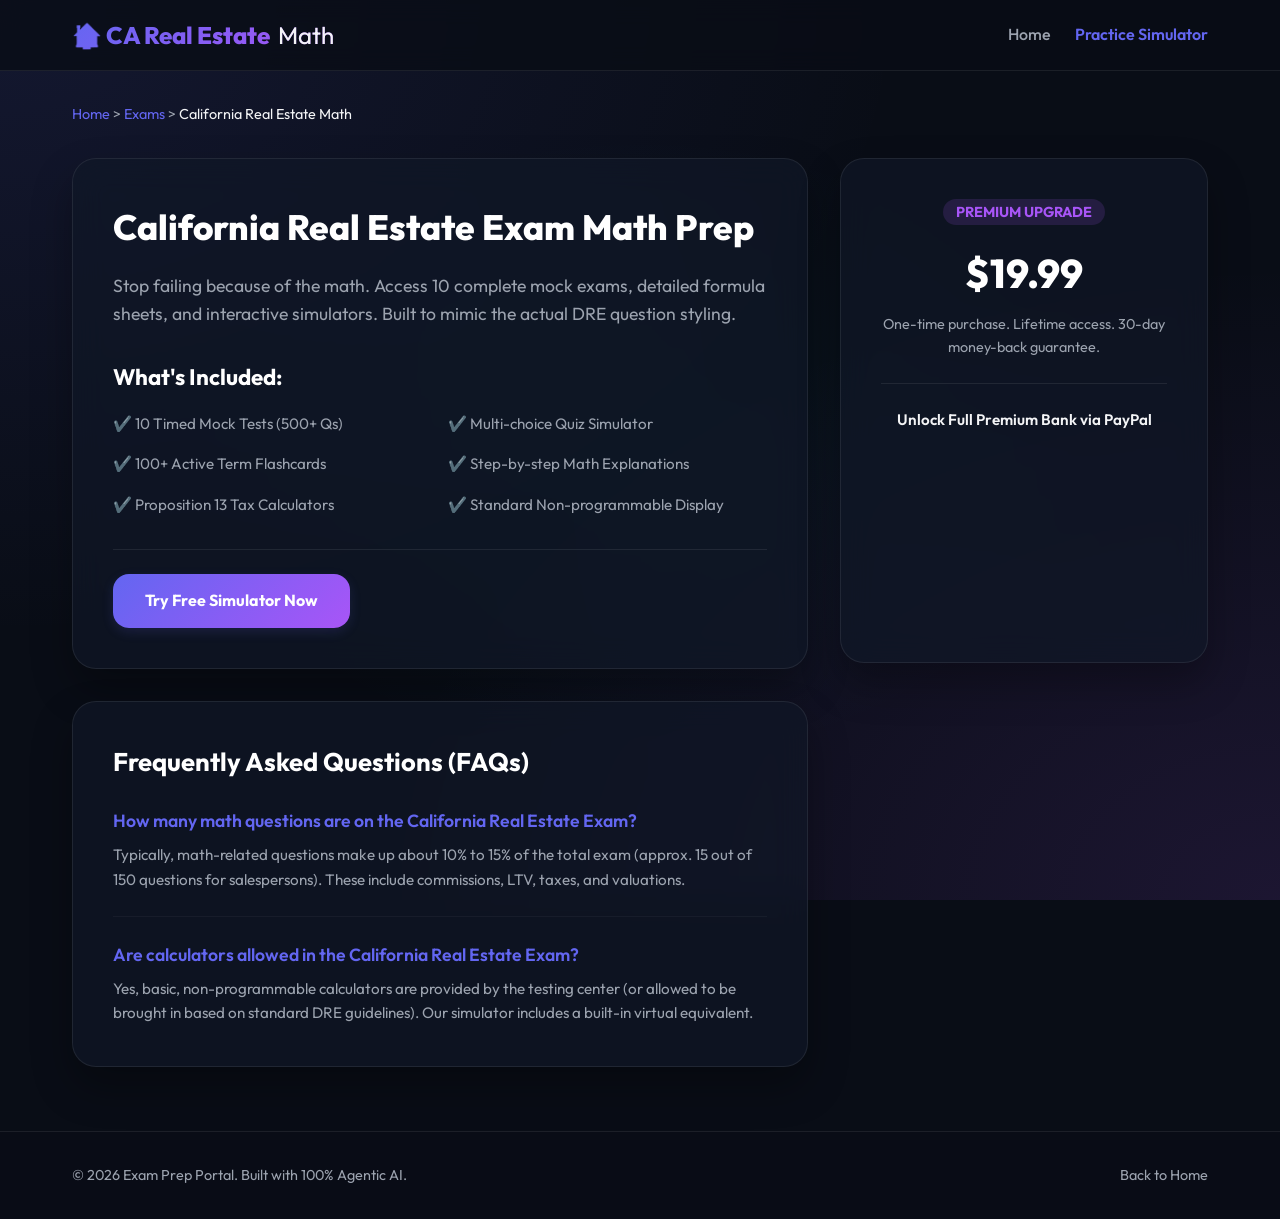
==== exams/ca-real-estate-math/index.html @ 4969c0c6 "Upload exams/ca-real-estate-math/index.html" ====
<!DOCTYPE html>
<html lang="en">
<head>
    <meta charset="UTF-8">
    <meta name="viewport" content="width=device-width, initial-scale=1.0">
    <meta name="description" content="Ultimate California Real Estate License Exam Math Prep. Get 10 Mock Tests, 100+ active flashcards, and standard exam simulators. Unlock with PayPal.">
    <title>California Real Estate License Exam Math Prep - Course Details</title>
    <link rel="stylesheet" href="../../style.css">
    <!-- Google Web Fonts -->
    <link rel="preconnect" href="https://fonts.googleapis.com">
    <link rel="preconnect" href="https://fonts.gstatic.com" crossorigin>
    <link href="https://fonts.googleapis.com/css2?family=Outfit:wght@300;400;500;600;700;800&display=swap" rel="stylesheet">
    
    <!-- PayPal JavaScript SDK (using sandbox Client ID) -->
    <script src="https://www.paypal.com/sdk/js?client-id=test&currency=USD"></script>

    <!-- Schema Structured Data: Course & FAQPage -->
    <script type="application/ld-json">
    {
      "@context": "https://schema.org",
      "@type": "Course",
      "name": "California Real Estate Exam Math Prep Course",
      "description": "Comprehensive interactive test preparation for the mathematical calculations of the California Real Estate Salesperson & Broker License Exams.",
      "provider": {
        "@type": "Organization",
        "name": "Exam Prep Portal",
        "sameAs": "https://onlinemathstutor4u-glitch.github.io/real-estate-math-practice-tool/"
      }
    }
    </script>
    
    <script type="application/ld-json">
    {
      "@context": "https://schema.org",
      "@type": "FAQPage",
      "mainEntity": [{
        "@type": "Question",
        "name": "How many math questions are on the California Real Estate Exam?",
        "acceptedAnswer": {
          "@type": "Answer",
          "text": "Typically, math-related questions make up about 10% to 15% of the total exam (approx. 15 out of 150 questions for salespersons). These include commissions, LTV, taxes, and valuations."
        }
      }, {
        "@type": "Question",
        "name": "Are calculators allowed in the California Real Estate Exam?",
        "acceptedAnswer": {
          "@type": "Answer",
          "text": "Yes, basic, non-programmable calculators are provided by the testing center (or allowed to be brought in based on standard DRE guidelines). Our simulator includes a built-in virtual equivalent."
        }
      }]
    }
    </script>
</head>
<body>

    <!-- Semantic Header -->
    <header>
        <div class="nav-container">
            <div class="logo">
                🏠 CA Real Estate <span>Math</span>
            </div>
            <nav aria-label="Course Navigation">
                <ul style="display: flex; gap: 1.5rem; list-style: none;">
                    <li><a href="../../index.html" style="color: var(--text-secondary); text-decoration: none; font-weight: 500;">Home</a></li>
                    <li><a href="practice.html" style="color: var(--primary); text-decoration: none; font-weight: 600;">Practice Simulator</a></li>
                </ul>
            </nav>
        </div>
    </header>

    <main>
        <!-- SEO Breadcrumbs -->
        <nav aria-label="Breadcrumb" class="breadcrumbs" style="margin-bottom: 2rem; font-size: 0.9rem; color: var(--text-secondary);">
            <a href="../../index.html" style="color: var(--primary); text-decoration: none;">Home</a> &gt; 
            <a href="../../index.html#courses" style="color: var(--primary); text-decoration: none;">Exams</a> &gt; 
            <span style="color: var(--text-primary);">California Real Estate Math</span>
        </nav>

        <div class="dashboard-grid">
            
            <!-- Left Side Course details -->
            <div>
                <section class="glass-card">
                    <h1 style="font-size: 2.2rem; font-weight: 800; margin-bottom: 1rem; color: white;">California Real Estate Exam Math Prep</h1>
                    <p style="color: var(--text-secondary); font-size: 1.1rem; margin-bottom: 2rem;">Stop failing because of the math. Access 10 complete mock exams, detailed formula sheets, and interactive simulators. Built to mimic the actual DRE question styling.</p>
                    
                    <h2 style="font-size: 1.4rem; color: white; margin-bottom: 1rem; font-weight: 700;">What's Included:</h2>
                    <div style="display: grid; grid-template-columns: 1fr 1fr; gap: 1rem; color: var(--text-secondary); font-size: 0.95rem; margin-bottom: 2rem;">
                        <div>✔️ 10 Timed Mock Tests (500+ Qs)</div>
                        <div>✔️ Multi-choice Quiz Simulator</div>
                        <div>✔️ 100+ Active Term Flashcards</div>
                        <div>✔️ Step-by-step Math Explanations</div>
                        <div>✔️ Proposition 13 Tax Calculators</div>
                        <div>✔️ Standard Non-programmable Display</div>
                    </div>

                    <div style="display: flex; gap: 1rem; align-items: center; border-top: 1px solid var(--bg-card-border); padding-top: 1.5rem;">
                        <a href="practice.html" class="btn-primary" style="text-decoration: none; padding: 0.9rem 2rem;">
                            Try Free Simulator Now
                        </a>
                    </div>
                </section>

                <!-- GEO FAQ Section -->
                <section class="glass-card">
                    <h2 style="font-size: 1.6rem; color: white; margin-bottom: 1.5rem; font-weight: 700;">Frequently Asked Questions (FAQs)</h2>
                    
                    <div style="display: flex; flex-direction: column; gap: 1.5rem;">
                        <div>
                            <h3 style="font-size: 1.1rem; color: var(--primary); margin-bottom: 0.5rem; font-weight: 600;">How many math questions are on the California Real Estate Exam?</h3>
                            <p style="color: var(--text-secondary); font-size: 0.95rem; line-height: 1.6;">Typically, math-related questions make up about 10% to 15% of the total exam (approx. 15 out of 150 questions for salespersons). These include commissions, LTV, taxes, and valuations.</p>
                        </div>
                        <div style="border-top: 1px solid rgba(255,255,255,0.04); padding-top: 1.5rem;">
                            <h3 style="font-size: 1.1rem; color: var(--primary); margin-bottom: 0.5rem; font-weight: 600;">Are calculators allowed in the California Real Estate Exam?</h3>
                            <p style="color: var(--text-secondary); font-size: 0.95rem; line-height: 1.6;">Yes, basic, non-programmable calculators are provided by the testing center (or allowed to be brought in based on standard DRE guidelines). Our simulator includes a built-in virtual equivalent.</p>
                        </div>
                    </div>
                </section>
            </div>

            <!-- Right Side Purchase Panel -->
            <div class="stats-panel">
                <div class="glass-card" style="position: sticky; top: 120px;">
                    <div style="text-align: center; margin-bottom: 1.5rem;">
                        <span style="font-size: 0.9rem; color: var(--secondary); font-weight: 700; background: var(--secondary-glow); padding: 0.25rem 0.8rem; border-radius: 50px; text-transform: uppercase;">Premium Upgrade</span>
                        <div style="font-size: 2.5rem; font-weight: 800; color: white; margin: 1rem 0 0.5rem;">$19.99</div>
                        <p style="color: var(--text-secondary); font-size: 0.9rem;">One-time purchase. Lifetime access. 30-day money-back guarantee.</p>
                    </div>

                    <div style="border-top: 1px solid var(--bg-card-border); padding-top: 1.5rem; margin-bottom: 1.5rem;">
                        <p style="color: var(--text-primary); font-size: 0.95rem; font-weight: 600; margin-bottom: 1rem; text-align: center;">Unlock Full Premium Bank via PayPal</p>
                        
                        <!-- PayPal Button Container -->
                        <div id="paypal-button-container" style="min-height: 150px;"></div>
                        
                        <!-- Success Message Container -->
                        <div id="payment-success-msg" style="display: none; background: var(--success-glow); border: 1px solid var(--success); color: #34d399; padding: 1rem; border-radius: 12px; text-align: center; margin-top: 1rem;">
                            <h4>🎉 Payment Successful!</h4>
                            <p style="font-size: 0.85rem; margin-top: 0.5rem; color: var(--text-secondary);">Your premium download link: <a href="#" style="color: white; text-decoration: underline; font-weight: bold;">Download Study Guide PDF</a></p>
                        </div>
                    </div>
                </div>
            </div>

        </div>
    </main>

    <!-- Semantic Footer -->
    <footer>
        <div class="footer-content">
            <div>
                © 2026 Exam Prep Portal. Built with 100% Agentic AI.
            </div>
            <div>
                <a href="../../index.html" style="color: var(--text-secondary); text-decoration: none;">Back to Home</a>
            </div>
        </div>
    </footer>

    <!-- Initialize PayPal Payments script -->
    <script>
        paypal.Buttons({
            createOrder: function(data, actions) {
                return actions.order.create({
                    purchase_units: [{
                        amount: {
                            value: '19.99'
                        },
                        description: 'California Real Estate Math Prep Premium Access'
                    }]
                });
            },
            onApprove: function(data, actions) {
                return actions.order.capture().then(function(details) {
                    document.getElementById('paypal-button-container').style.display = 'none';
                    document.getElementById('payment-success-msg').style.display = 'block';
                });
            }
        }).render('#paypal-button-container');
    </script>

</body>
</html>
---- style.css ----
@import url('https://fonts.googleapis.com/css2?family=Outfit:wght@300;400;500;600;700;800&display=swap');

/* CSS Variables for Premium Dark Theme */
:root {
    --bg-dark: #090d16;
    --bg-card: rgba(17, 24, 39, 0.7);
    --bg-card-border: rgba(255, 255, 255, 0.08);
    --text-primary: #f3f4f6;
    --text-secondary: #9ca3af;
    --primary: #6366f1;
    --primary-glow: rgba(99, 102, 241, 0.15);
    --secondary: #a855f7;
    --secondary-glow: rgba(168, 85, 247, 0.15);
    --accent: #06b6d4;
    --success: #10b981;
    --error: #ef4444;
    --success-glow: rgba(16, 185, 129, 0.1);
    --error-glow: rgba(239, 68, 68, 0.1);
    --transition-speed: 0.3s;
}

* {
    margin: 0;
    padding: 0;
    box-sizing: border-box;
    font-family: 'Outfit', sans-serif;
    -webkit-tap-highlight-color: transparent;
}

body {
    background-color: var(--bg-dark);
    background-image: 
        radial-gradient(at 0% 0%, rgba(99, 102, 241, 0.12) 0px, transparent 50%),
        radial-gradient(at 100% 100%, rgba(168, 85, 247, 0.12) 0px, transparent 50%),
        radial-gradient(at 50% 50%, rgba(6, 182, 212, 0.05) 0px, transparent 50%);
    background-attachment: fixed;
    color: var(--text-primary);
    min-height: 100vh;
    display: flex;
    flex-direction: column;
    overflow-x: hidden;
    line-height: 1.6;
}

/* Header */
header {
    background: rgba(9, 13, 22, 0.8);
    backdrop-filter: blur(12px);
    border-bottom: 1px solid var(--bg-card-border);
    position: sticky;
    top: 0;
    z-index: 100;
}

.nav-container {
    max-width: 1200px;
    margin: 0 auto;
    padding: 1rem 2rem;
    display: flex;
    justify-content: space-between;
    align-items: center;
}

.logo {
    font-size: 1.5rem;
    font-weight: 800;
    background: linear-gradient(135deg, var(--primary), var(--secondary));
    -webkit-background-clip: text;
    -webkit-text-fill-color: transparent;
    display: flex;
    align-items: center;
    gap: 0.5rem;
}

.logo span {
    font-weight: 400;
    color: var(--text-primary);
    -webkit-text-fill-color: initial;
}

.nav-tabs {
    display: flex;
    gap: 0.5rem;
    background: rgba(255, 255, 255, 0.03);
    padding: 0.25rem;
    border-radius: 50px;
    border: 1px solid var(--bg-card-border);
}

.tab-btn {
    background: transparent;
    border: none;
    color: var(--text-secondary);
    padding: 0.6rem 1.2rem;
    border-radius: 50px;
    font-weight: 600;
    font-size: 0.9rem;
    cursor: pointer;
    transition: all var(--transition-speed) ease;
}

.tab-btn.active {
    background: linear-gradient(135deg, var(--primary), var(--secondary));
    color: white;
    box-shadow: 0 4px 12px var(--primary-glow);
}

.tab-btn:hover:not(.active) {
    color: var(--text-primary);
    background: rgba(255, 255, 255, 0.05);
}

/* Main Layout */
main {
    max-width: 1200px;
    margin: 2rem auto;
    padding: 0 2rem;
    flex-grow: 1;
    width: 100%;
}

.tab-content {
    display: none;
    animation: fadeIn 0.4s ease-out;
}

.tab-content.active {
    display: block;
}

@keyframes fadeIn {
    from {
        opacity: 0;
        transform: translateY(10px);
    }
    to {
        opacity: 1;
        transform: translateY(0);
    }
}

/* Glassmorphic Cards */
.glass-card {
    background: var(--bg-card);
    backdrop-filter: blur(16px);
    border: 1px solid var(--bg-card-border);
    border-radius: 24px;
    padding: 2.5rem;
    box-shadow: 0 20px 40px rgba(0, 0, 0, 0.3);
    margin-bottom: 2rem;
    transition: transform var(--transition-speed) ease, box-shadow var(--transition-speed) ease;
}

.glass-card:hover {
    box-shadow: 0 25px 50px rgba(99, 102, 241, 0.05);
}

/* Hero Section */
.hero {
    text-align: center;
    margin-bottom: 3rem;
}

.hero h1 {
    font-size: 2.75rem;
    font-weight: 800;
    margin-bottom: 1rem;
    letter-spacing: -0.025em;
    background: linear-gradient(to right, #ffffff, #a855f7, #6366f1);
    -webkit-background-clip: text;
    -webkit-text-fill-color: transparent;
}

.hero p {
    color: var(--text-secondary);
    font-size: 1.1rem;
    max-width: 600px;
    margin: 0 auto;
}

/* Grid & Dashboard layout */
.dashboard-grid {
    display: grid;
    grid-template-columns: 2fr 1fr;
    gap: 2rem;
}

@media (max-width: 968px) {
    .dashboard-grid {
        grid-template-columns: 1fr;
    }
}

/* Quiz Section */
.quiz-header {
    display: flex;
    justify-content: space-between;
    align-items: center;
    margin-bottom: 1.5rem;
    border-bottom: 1px solid var(--bg-card-border);
    padding-bottom: 1rem;
}

.category-tag {
    background: var(--primary-glow);
    color: #818cf8;
    border: 1px solid rgba(99, 102, 241, 0.3);
    padding: 0.4rem 1rem;
    border-radius: 50px;
    font-size: 0.85rem;
    font-weight: 700;
    text-transform: uppercase;
}

.progress-text {
    font-size: 0.9rem;
    color: var(--text-secondary);
    font-weight: 500;
}

.question-text {
    font-size: 1.3rem;
    font-weight: 600;
    margin-bottom: 2rem;
    color: var(--text-primary);
}

.options-container {
    display: flex;
    flex-direction: column;
    gap: 1rem;
    margin-bottom: 2rem;
}

.option-btn {
    background: rgba(255, 255, 255, 0.02);
    border: 1px solid var(--bg-card-border);
    border-radius: 16px;
    padding: 1.2rem 1.5rem;
    text-align: left;
    color: var(--text-primary);
    font-size: 1.05rem;
    font-weight: 500;
    cursor: pointer;
    transition: all 0.2s ease;
    display: flex;
    justify-content: space-between;
    align-items: center;
}

.option-btn:hover:not(:disabled) {
    background: rgba(255, 255, 255, 0.05);
    border-color: var(--primary);
    transform: translateX(4px);
}

.option-btn:disabled {
    cursor: default;
}

.option-btn.correct {
    background: var(--success-glow);
    border-color: var(--success);
    color: #34d399;
}

.option-btn.incorrect {
    background: var(--error-glow);
    border-color: var(--error);
    color: #f87171;
}

.option-marker {
    width: 24px;
    height: 24px;
    border-radius: 50%;
    border: 2px solid var(--text-secondary);
    display: flex;
    align-items: center;
    justify-content: center;
    font-size: 0.8rem;
    font-weight: 700;
    transition: all 0.2s ease;
}

.option-btn.correct .option-marker {
    border-color: var(--success);
    background: var(--success);
    color: white;
}

.option-btn.incorrect .option-marker {
    border-color: var(--error);
    background: var(--error);
    color: white;
}

/* Explanation / Answer details */
.explanation-card {
    background: rgba(255, 255, 255, 0.02);
    border-left: 4px solid var(--primary);
    border-radius: 0 16px 16px 0;
    padding: 1.5rem;
    margin-bottom: 2rem;
    animation: fadeIn 0.4s ease-out;
}

.explanation-title {
    font-weight: 700;
    color: var(--primary);
    margin-bottom: 0.5rem;
    display: flex;
    align-items: center;
    gap: 0.5rem;
}

.explanation-text {
    font-size: 0.95rem;
    color: var(--text-secondary);
}

.explanation-math {
    background: rgba(0, 0, 0, 0.2);
    padding: 1rem;
    border-radius: 12px;
    margin-top: 1rem;
    font-family: monospace;
    font-size: 1.05rem;
    color: var(--accent);
    border: 1px solid rgba(255, 255, 255, 0.04);
}

/* Action Buttons */
.btn-primary {
    background: linear-gradient(135deg, var(--primary), var(--secondary));
    color: white;
    border: none;
    border-radius: 16px;
    padding: 1rem 2rem;
    font-size: 1rem;
    font-weight: 700;
    cursor: pointer;
    transition: all 0.2s ease;
    box-shadow: 0 4px 12px var(--primary-glow);
    display: flex;
    align-items: center;
    justify-content: center;
    gap: 0.5rem;
}

.btn-primary:hover {
    transform: translateY(-2px);
    box-shadow: 0 6px 20px var(--primary-glow);
}

.btn-primary:active {
    transform: translateY(0);
}

.actions-row {
    display: flex;
    justify-content: flex-end;
}

/* Right Side Stats Panel */
.stats-panel {
    display: flex;
    flex-direction: column;
    gap: 1.5rem;
}

.stat-item {
    display: flex;
    align-items: center;
    gap: 1rem;
    background: rgba(255, 255, 255, 0.02);
    padding: 1.2rem;
    border-radius: 16px;
    border: 1px solid var(--bg-card-border);
}

.stat-icon {
    width: 48px;
    height: 48px;
    border-radius: 12px;
    background: var(--primary-glow);
    color: var(--primary);
    display: flex;
    align-items: center;
    justify-content: center;
    font-size: 1.5rem;
}

.stat-icon.success {
    background: var(--success-glow);
    color: var(--success);
}

.stat-details h4 {
    font-size: 0.85rem;
    color: var(--text-secondary);
    text-transform: uppercase;
    font-weight: 700;
}

.stat-details p {
    font-size: 1.5rem;
    font-weight: 800;
    color: var(--text-primary);
}

/* Category Filter Panel */
.filter-title {
    font-weight: 700;
    margin-bottom: 1rem;
    font-size: 0.95rem;
    color: var(--text-secondary);
    text-transform: uppercase;
}

.filter-list {
    display: flex;
    flex-direction: column;
    gap: 0.5rem;
}

.filter-btn {
    background: transparent;
    border: 1px solid var(--bg-card-border);
    color: var(--text-secondary);
    padding: 0.8rem 1.2rem;
    border-radius: 14px;
    cursor: pointer;
    text-align: left;
    font-size: 0.95rem;
    font-weight: 500;
    transition: all 0.2s ease;
}

.filter-btn:hover {
    background: rgba(255, 255, 255, 0.03);
    color: var(--text-primary);
}

.filter-btn.active {
    background: var(--primary-glow);
    color: #818cf8;
    border-color: rgba(99, 102, 241, 0.4);
    font-weight: 600;
}

/* Formula Cheat Sheet Grid */
.formulas-grid {
    display: grid;
    grid-template-columns: repeat(auto-fill, minmax(320px, 1fr));
    gap: 1.5rem;
}

.formula-card {
    background: var(--bg-card);
    backdrop-filter: blur(12px);
    border: 1px solid var(--bg-card-border);
    border-radius: 20px;
    padding: 1.8rem;
    transition: all var(--transition-speed) ease;
    display: flex;
    flex-direction: column;
    justify-content: space-between;
    height: 100%;
}

.formula-card:hover {
    transform: translateY(-5px);
    border-color: rgba(168, 85, 247, 0.4);
    box-shadow: 0 15px 30px rgba(168, 85, 247, 0.05);
}

.formula-header {
    display: flex;
    justify-content: space-between;
    align-items: center;
    margin-bottom: 1rem;
}

.formula-title {
    font-size: 1.15rem;
    font-weight: 700;
    color: var(--text-primary);
}

.formula-icon {
    font-size: 1.5rem;
    color: var(--secondary);
}

.formula-body {
    flex-grow: 1;
}

.formula-equation {
    background: rgba(0, 0, 0, 0.2);
    padding: 0.8rem;
    border-radius: 12px;
    font-family: monospace;
    font-weight: bold;
    font-size: 1rem;
    color: var(--accent);
    margin-bottom: 1rem;
    border: 1px solid rgba(255, 255, 255, 0.03);
}

.formula-desc {
    font-size: 0.9rem;
    color: var(--text-secondary);
    margin-bottom: 1rem;
}

.formula-example {
    font-size: 0.85rem;
    background: rgba(255, 255, 255, 0.01);
    padding: 0.75rem;
    border-left: 2px solid var(--secondary);
    color: var(--text-secondary);
    border-radius: 0 8px 8px 0;
}

.formula-example strong {
    color: var(--text-primary);
}

/* Interactive Calculator Widget */
.calculator-container {
    max-width: 360px;
    margin: 2rem auto;
    background: #0f172a;
    border-radius: 32px;
    padding: 1.5rem;
    border: 1px solid var(--bg-card-border);
    box-shadow: 0 25px 50px rgba(0, 0, 0, 0.5);
}

.calculator-screen {
    background: #020617;
    border-radius: 20px;
    padding: 1.5rem;
    margin-bottom: 1.5rem;
    text-align: right;
    border: 1px solid rgba(255, 255, 255, 0.03);
    overflow: hidden;
}

.calc-prev-operand {
    font-size: 0.95rem;
    color: var(--text-secondary);
    min-height: 1.5rem;
    margin-bottom: 0.25rem;
    word-wrap: break-word;
    word-break: break-all;
}

.calc-curr-operand {
    font-size: 2rem;
    font-weight: 700;
    color: var(--text-primary);
    min-height: 2.8rem;
    word-wrap: break-word;
    word-break: break-all;
}

.calculator-grid {
    display: grid;
    grid-template-columns: repeat(4, 1fr);
    gap: 0.75rem;
}

.calc-btn {
    aspect-ratio: 1;
    border-radius: 18px;
    border: 1px solid rgba(255, 255, 255, 0.05);
    background: rgba(255, 255, 255, 0.03);
    font-size: 1.25rem;
    font-weight: 600;
    color: var(--text-primary);
    cursor: pointer;
    transition: all 0.15s ease;
    display: flex;
    align-items: center;
    justify-content: center;
}

.calc-btn:hover {
    background: rgba(255, 255, 255, 0.08);
}

.calc-btn:active {
    transform: scale(0.95);
}

.calc-btn.operator {
    background: var(--primary-glow);
    color: #818cf8;
    border-color: rgba(99, 102, 241, 0.2);
}

.calc-btn.operator:hover {
    background: rgba(99, 102, 241, 0.25);
}

.calc-btn.action {
    background: rgba(239, 68, 68, 0.15);
    color: #f87171;
    border-color: rgba(239, 68, 68, 0.2);
}

.calc-btn.action:hover {
    background: rgba(239, 68, 68, 0.25);
}

.calc-btn.equals {
    background: linear-gradient(135deg, var(--primary), var(--secondary));
    color: white;
    grid-column: span 2;
    aspect-ratio: auto;
    height: 100%;
}

.calc-btn.equals:hover {
    opacity: 0.9;
}

/* Footer styling */
footer {
    border-top: 1px solid var(--bg-card-border);
    padding: 2rem 0;
    margin-top: auto;
    background: rgba(9, 13, 22, 0.6);
}

.footer-content {
    max-width: 1200px;
    margin: 0 auto;
    padding: 0 2rem;
    display: flex;
    justify-content: space-between;
    align-items: center;
    color: var(--text-secondary);
    font-size: 0.9rem;
}

@media (max-width: 640px) {
    .footer-content {
        flex-direction: column;
        gap: 1rem;
        text-align: center;
    }
}

/* Score Summary Slide styling */
.score-summary {
    text-align: center;
    padding: 2rem 0;
}

.score-badge {
    width: 120px;
    height: 120px;
    border-radius: 50%;
    background: var(--primary-glow);
    border: 3px solid var(--primary);
    display: flex;
    align-items: center;
    justify-content: center;
    font-size: 2.5rem;
    font-weight: 800;
    color: white;
    margin: 0 auto 1.5rem;
    box-shadow: 0 10px 25px var(--primary-glow);
}

.score-msg {
    font-size: 1.25rem;
    font-weight: 600;
    margin-bottom: 1rem;
}
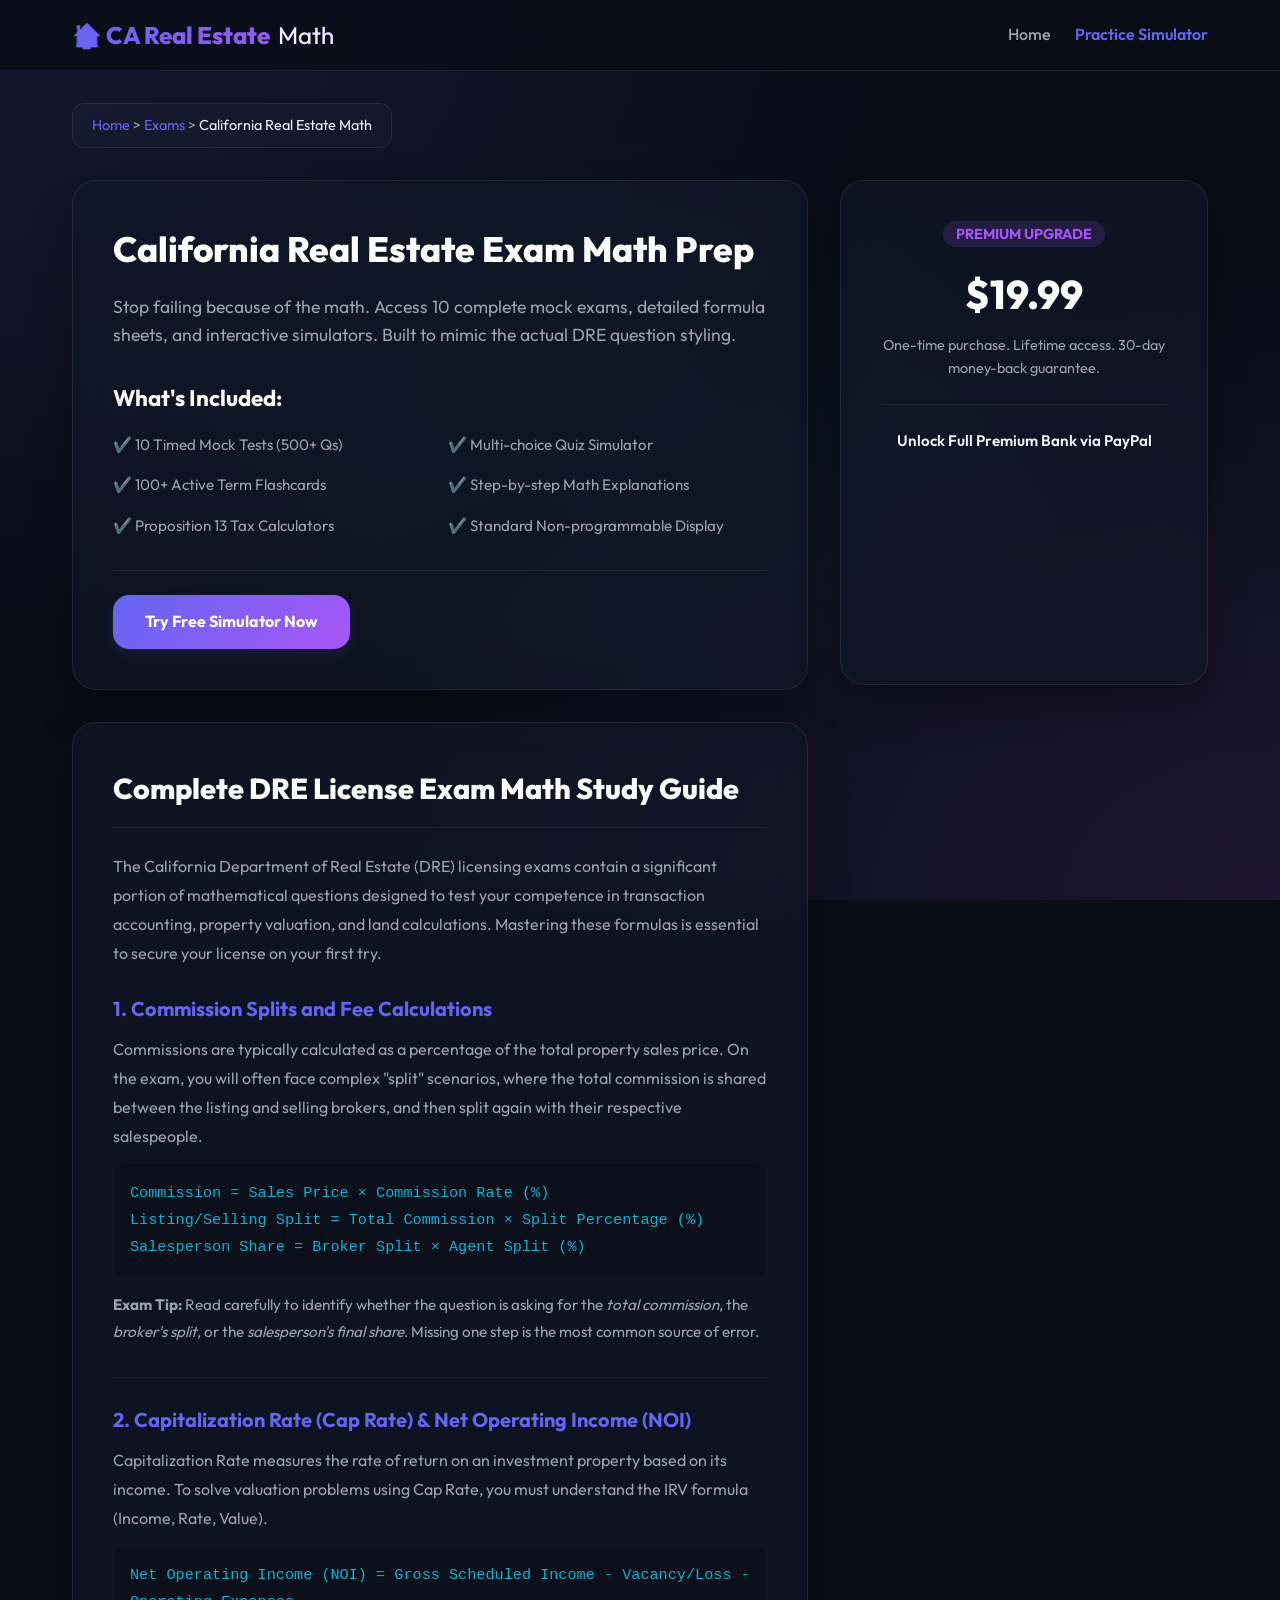
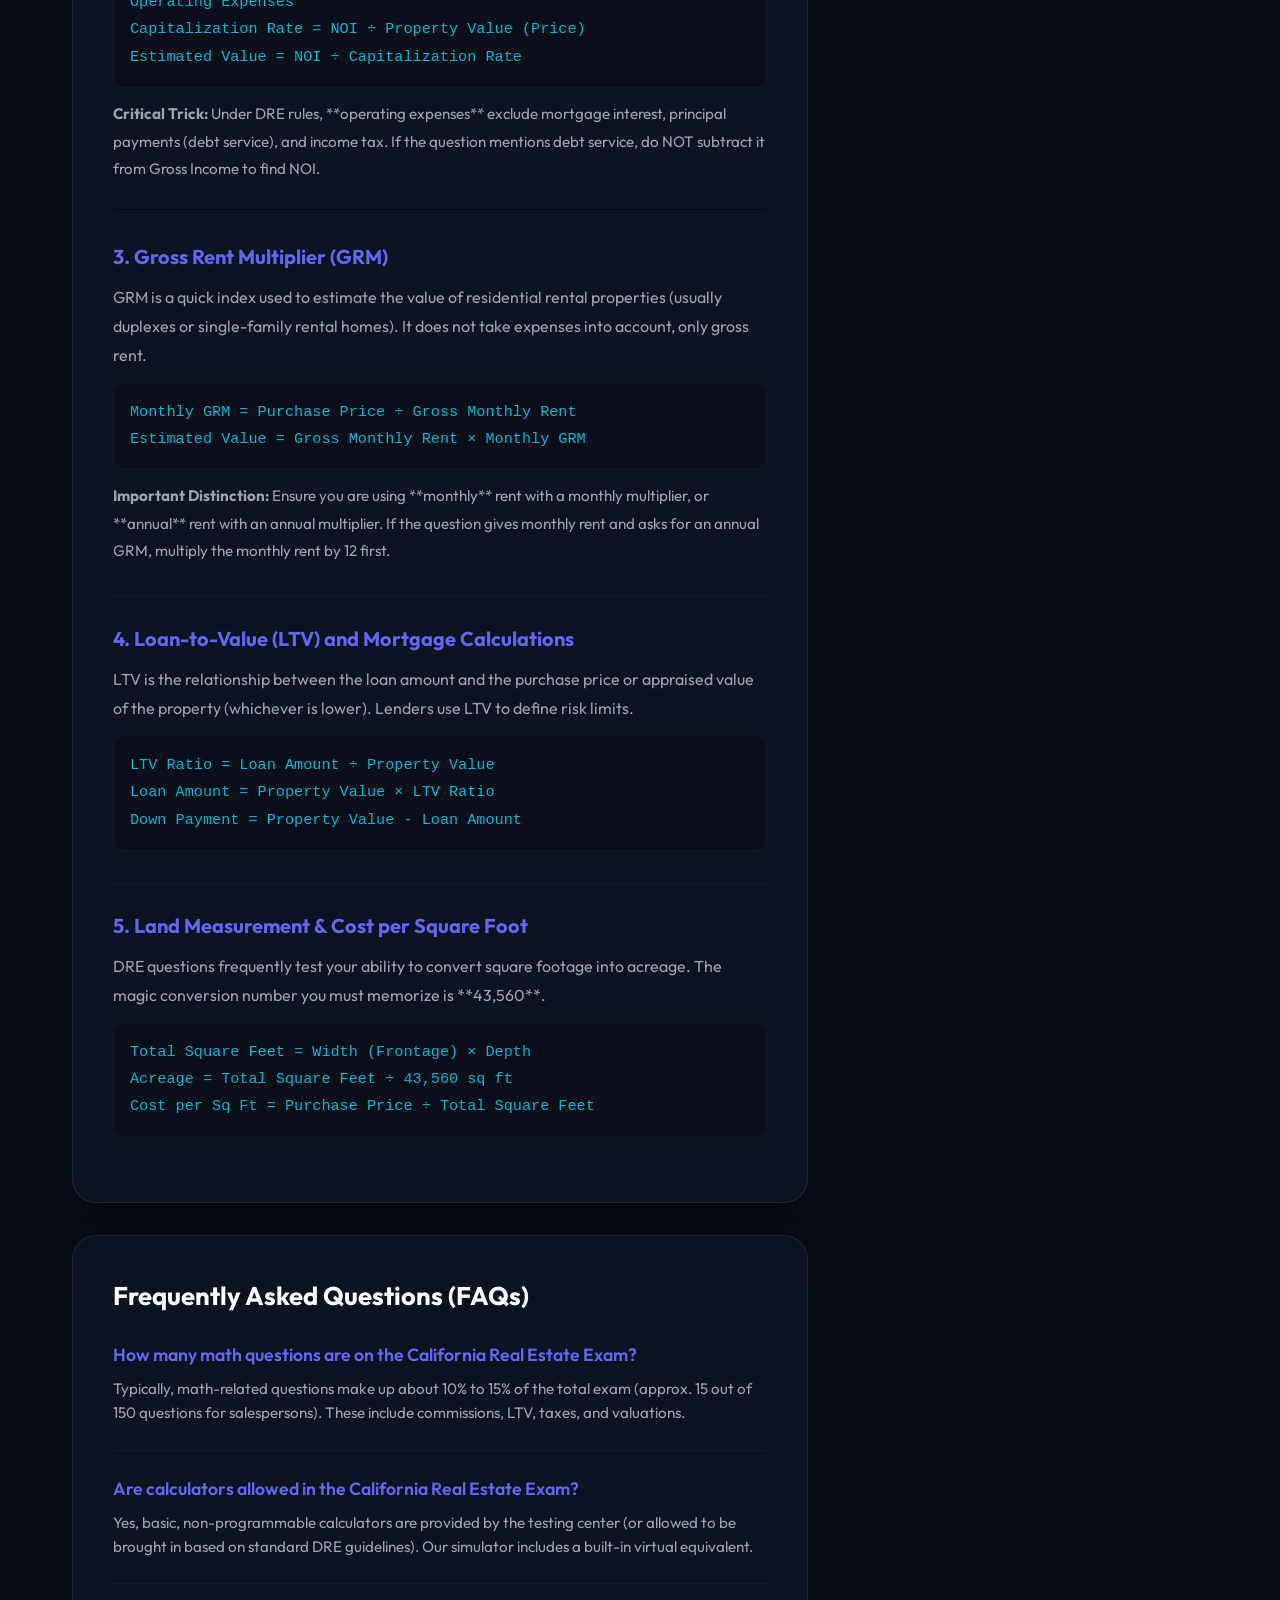
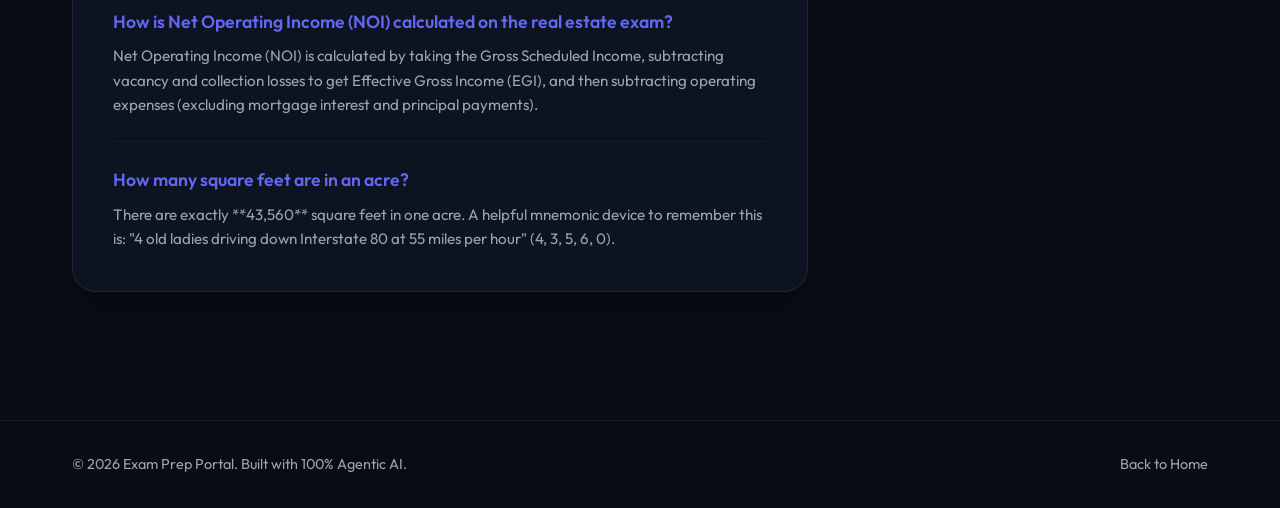
==== commit 0fff5549: "Upload exams/ca-real-estate-math/index.html" ====
--- a/exams/ca-real-estate-math/index.html
+++ b/exams/ca-real-estate-math/index.html
@@ -47,6 +47,20 @@
           "@type": "Answer",
           "text": "Yes, basic, non-programmable calculators are provided by the testing center (or allowed to be brought in based on standard DRE guidelines). Our simulator includes a built-in virtual equivalent."
         }
+      }, {
+        "@type": "Question",
+        "name": "How is Net Operating Income (NOI) calculated on the real estate exam?",
+        "acceptedAnswer": {
+          "@type": "Answer",
+          "text": "Net Operating Income (NOI) is calculated by taking the Gross Scheduled Income, subtracting the vacancy and collection losses to get Effective Gross Income (EGI), and then subtracting annual operating expenses. Operating expenses exclude mortgage debt service payments."
+        }
+      }, {
+        "@type": "Question",
+        "name": "How many square feet are in an acre?",
+        "acceptedAnswer": {
+          "@type": "Answer",
+          "text": "There are exactly 43,560 square feet in an acre. You can remember this using the mnemonic: 4 old ladies driving down Interstate 80 at 55 mph (4, 3, 5, 6, 0)."
+        }
       }]
     }
     </script>
@@ -101,6 +115,70 @@
                     </div>
                 </section>
 
+                <!-- Long-Form Study Guide Section for 100% SEO Authority -->
+                <section class="glass-card" style="line-height: 1.8;">
+                    <h2 style="font-size: 1.8rem; color: white; margin-bottom: 1.5rem; font-weight: 800; border-bottom: 1px solid var(--bg-card-border); padding-bottom: 0.75rem;">Complete DRE License Exam Math Study Guide</h2>
+                    
+                    <p style="color: var(--text-secondary); margin-bottom: 1.5rem;">The California Department of Real Estate (DRE) licensing exams contain a significant portion of mathematical questions designed to test your competence in transaction accounting, property valuation, and land calculations. Mastering these formulas is essential to secure your license on your first try.</p>
+
+                    <!-- Silo 1: Commissions -->
+                    <div style="margin-bottom: 2rem;">
+                        <h3 style="font-size: 1.25rem; color: var(--primary); margin-bottom: 0.5rem; font-weight: 700;">1. Commission Splits and Fee Calculations</h3>
+                        <p style="color: var(--text-secondary); margin-bottom: 0.75rem;">Commissions are typically calculated as a percentage of the total property sales price. On the exam, you will often face complex "split" scenarios, where the total commission is shared between the listing and selling brokers, and then split again with their respective salespeople.</p>
+                        <div style="background: rgba(0,0,0,0.2); padding: 1rem; border-radius: 12px; border: 1px solid rgba(255,255,255,0.03); font-family: monospace; font-size: 0.95rem; color: var(--accent); margin-bottom: 0.75rem;">
+                            Commission = Sales Price &times; Commission Rate (%)<br>
+                            Listing/Selling Split = Total Commission &times; Split Percentage (%)<br>
+                            Salesperson Share = Broker Split &times; Agent Split (%)
+                        </div>
+                        <p style="color: var(--text-secondary); font-size: 0.95rem;"><strong>Exam Tip:</strong> Read carefully to identify whether the question is asking for the <em>total commission</em>, the <em>broker's split</em>, or the <em>salesperson's final share</em>. Missing one step is the most common source of error.</p>
+                    </div>
+
+                    <!-- Silo 2: Cap Rate & NOI -->
+                    <div style="margin-bottom: 2rem; border-top: 1px solid rgba(255,255,255,0.04); padding-top: 1.5rem;">
+                        <h3 style="font-size: 1.25rem; color: var(--primary); margin-bottom: 0.5rem; font-weight: 700;">2. Capitalization Rate (Cap Rate) & Net Operating Income (NOI)</h3>
+                        <p style="color: var(--text-secondary); margin-bottom: 0.75rem;">Capitalization Rate measures the rate of return on an investment property based on its income. To solve valuation problems using Cap Rate, you must understand the IRV formula (Income, Rate, Value).</p>
+                        <div style="background: rgba(0,0,0,0.2); padding: 1rem; border-radius: 12px; border: 1px solid rgba(255,255,255,0.03); font-family: monospace; font-size: 0.95rem; color: var(--accent); margin-bottom: 0.75rem;">
+                            Net Operating Income (NOI) = Gross Scheduled Income - Vacancy/Loss - Operating Expenses<br>
+                            Capitalization Rate = NOI &divide; Property Value (Price)<br>
+                            Estimated Value = NOI &divide; Capitalization Rate
+                        </div>
+                        <p style="color: var(--text-secondary); font-size: 0.95rem;"><strong>Critical Trick:</strong> Under DRE rules, **operating expenses** exclude mortgage interest, principal payments (debt service), and income tax. If the question mentions debt service, do NOT subtract it from Gross Income to find NOI.</p>
+                    </div>
+
+                    <!-- Silo 3: GRM -->
+                    <div style="margin-bottom: 2rem; border-top: 1px solid rgba(255,255,255,0.04); padding-top: 1.5rem;">
+                        <h3 style="font-size: 1.25rem; color: var(--primary); margin-bottom: 0.5rem; font-weight: 700;">3. Gross Rent Multiplier (GRM)</h3>
+                        <p style="color: var(--text-secondary); margin-bottom: 0.75rem;">GRM is a quick index used to estimate the value of residential rental properties (usually duplexes or single-family rental homes). It does not take expenses into account, only gross rent.</p>
+                        <div style="background: rgba(0,0,0,0.2); padding: 1rem; border-radius: 12px; border: 1px solid rgba(255,255,255,0.03); font-family: monospace; font-size: 0.95rem; color: var(--accent); margin-bottom: 0.75rem;">
+                            Monthly GRM = Purchase Price &divide; Gross Monthly Rent<br>
+                            Estimated Value = Gross Monthly Rent &times; Monthly GRM
+                        </div>
+                        <p style="color: var(--text-secondary); font-size: 0.95rem;"><strong>Important Distinction:</strong> Ensure you are using **monthly** rent with a monthly multiplier, or **annual** rent with an annual multiplier. If the question gives monthly rent and asks for an annual GRM, multiply the monthly rent by 12 first.</p>
+                    </div>
+
+                    <!-- Silo 4: LTV -->
+                    <div style="margin-bottom: 2rem; border-top: 1px solid rgba(255,255,255,0.04); padding-top: 1.5rem;">
+                        <h3 style="font-size: 1.25rem; color: var(--primary); margin-bottom: 0.5rem; font-weight: 700;">4. Loan-to-Value (LTV) and Mortgage Calculations</h3>
+                        <p style="color: var(--text-secondary); margin-bottom: 0.75rem;">LTV is the relationship between the loan amount and the purchase price or appraised value of the property (whichever is lower). Lenders use LTV to define risk limits.</p>
+                        <div style="background: rgba(0,0,0,0.2); padding: 1rem; border-radius: 12px; border: 1px solid rgba(255,255,255,0.03); font-family: monospace; font-size: 0.95rem; color: var(--accent); margin-bottom: 0.75rem;">
+                            LTV Ratio = Loan Amount &divide; Property Value<br>
+                            Loan Amount = Property Value &times; LTV Ratio<br>
+                            Down Payment = Property Value - Loan Amount
+                        </div>
+                    </div>
+
+                    <!-- Silo 5: Land Area -->
+                    <div style="margin-bottom: 1.5rem; border-top: 1px solid rgba(255,255,255,0.04); padding-top: 1.5rem;">
+                        <h3 style="font-size: 1.25rem; color: var(--primary); margin-bottom: 0.5rem; font-weight: 700;">5. Land Measurement & Cost per Square Foot</h3>
+                        <p style="color: var(--text-secondary); margin-bottom: 0.75rem;">DRE questions frequently test your ability to convert square footage into acreage. The magic conversion number you must memorize is **43,560**.</p>
+                        <div style="background: rgba(0,0,0,0.2); padding: 1rem; border-radius: 12px; border: 1px solid rgba(255,255,255,0.03); font-family: monospace; font-size: 0.95rem; color: var(--accent); margin-bottom: 0.75rem;">
+                            Total Square Feet = Width (Frontage) &times; Depth<br>
+                            Acreage = Total Square Feet &divide; 43,560 sq ft<br>
+                            Cost per Sq Ft = Purchase Price &divide; Total Square Feet
+                        </div>
+                    </div>
+                </section>
+
                 <!-- GEO FAQ Section -->
                 <section class="glass-card">
                     <h2 style="font-size: 1.6rem; color: white; margin-bottom: 1.5rem; font-weight: 700;">Frequently Asked Questions (FAQs)</h2>
@@ -114,8 +192,17 @@
                             <h3 style="font-size: 1.1rem; color: var(--primary); margin-bottom: 0.5rem; font-weight: 600;">Are calculators allowed in the California Real Estate Exam?</h3>
                             <p style="color: var(--text-secondary); font-size: 0.95rem; line-height: 1.6;">Yes, basic, non-programmable calculators are provided by the testing center (or allowed to be brought in based on standard DRE guidelines). Our simulator includes a built-in virtual equivalent.</p>
                         </div>
+                        <div style="border-top: 1px solid rgba(255,255,255,0.04); padding-top: 1.5rem;">
+                            <h3 style="font-size: 1.1rem; color: var(--primary); margin-bottom: 0.5rem; font-weight: 600;">How is Net Operating Income (NOI) calculated on the real estate exam?</h3>
+                            <p style="color: var(--text-secondary); font-size: 0.95rem; line-height: 1.6;">Net Operating Income (NOI) is calculated by taking the Gross Scheduled Income, subtracting vacancy and collection losses to get Effective Gross Income (EGI), and then subtracting operating expenses (excluding mortgage interest and principal payments).</p>
+                        </div>
+                        <div style="border-top: 1px solid rgba(255,255,255,0.04); padding-top: 1.5rem;">
+                            <h3 style="font-size: 1.1rem; color: var(--primary); margin-bottom: 0.5rem; font-weight: 600;">How many square feet are in an acre?</h3>
+                            <p style="color: var(--text-secondary); font-size: 0.95rem; line-height: 1.6;">There are exactly **43,560** square feet in one acre. A helpful mnemonic device to remember this is: "4 old ladies driving down Interstate 80 at 55 miles per hour" (4, 3, 5, 6, 0).</p>
+                        </div>
                     </div>
                 </section>
+
             </div>
 
             <!-- Right Side Purchase Panel -->
--- a/style.css
+++ b/style.css
@@ -42,9 +42,9 @@
     line-height: 1.6;
 }
 
-/* Header */
+/* Header & Nav */
 header {
-    background: rgba(9, 13, 22, 0.8);
+    background: rgba(9, 13, 22, 0.85);
     backdrop-filter: blur(12px);
     border-bottom: 1px solid var(--bg-card-border);
     position: sticky;
@@ -70,6 +70,7 @@
     display: flex;
     align-items: center;
     gap: 0.5rem;
+    cursor: default;
 }
 
 .logo span {
@@ -78,36 +79,18 @@
     -webkit-text-fill-color: initial;
 }
 
-.nav-tabs {
-    display: flex;
-    gap: 0.5rem;
-    background: rgba(255, 255, 255, 0.03);
-    padding: 0.25rem;
-    border-radius: 50px;
-    border: 1px solid var(--bg-card-border);
-}
-
-.tab-btn {
-    background: transparent;
-    border: none;
-    color: var(--text-secondary);
-    padding: 0.6rem 1.2rem;
-    border-radius: 50px;
+.nav-link {
     font-weight: 600;
-    font-size: 0.9rem;
-    cursor: pointer;
-    transition: all var(--transition-speed) ease;
-}
-
-.tab-btn.active {
-    background: linear-gradient(135deg, var(--primary), var(--secondary));
-    color: white;
-    box-shadow: 0 4px 12px var(--primary-glow);
-}
-
-.tab-btn:hover:not(.active) {
-    color: var(--text-primary);
-    background: rgba(255, 255, 255, 0.05);
+    font-size: 0.95rem;
+    transition: color var(--transition-speed);
+}
+
+.nav-link:hover {
+    color: white !important;
+}
+
+.nav-link.active {
+    color: var(--primary) !important;
 }
 
 /* Main Layout */
@@ -119,24 +102,18 @@
     width: 100%;
 }
 
-.tab-content {
-    display: none;
-    animation: fadeIn 0.4s ease-out;
-}
-
-.tab-content.active {
-    display: block;
-}
-
-@keyframes fadeIn {
-    from {
-        opacity: 0;
-        transform: translateY(10px);
-    }
-    to {
-        opacity: 1;
-        transform: translateY(0);
-    }
+/* Breadcrumbs */
+.breadcrumbs {
+    background: rgba(255, 255, 255, 0.02);
+    padding: 0.6rem 1.2rem;
+    border-radius: 12px;
+    border: 1px solid var(--bg-card-border);
+    display: inline-block;
+}
+
+.breadcrumbs a:hover {
+    color: white !important;
+    text-decoration: underline;
 }
 
 /* Glassmorphic Cards */
@@ -158,23 +135,24 @@
 /* Hero Section */
 .hero {
     text-align: center;
-    margin-bottom: 3rem;
+    margin: 2rem 0 4rem;
 }
 
 .hero h1 {
     font-size: 2.75rem;
     font-weight: 800;
-    margin-bottom: 1rem;
+    margin-bottom: 1.2rem;
+    line-height: 1.25;
     letter-spacing: -0.025em;
-    background: linear-gradient(to right, #ffffff, #a855f7, #6366f1);
+    background: linear-gradient(to right, #ffffff, #c084fc, #6366f1);
     -webkit-background-clip: text;
     -webkit-text-fill-color: transparent;
 }
 
 .hero p {
     color: var(--text-secondary);
-    font-size: 1.1rem;
-    max-width: 600px;
+    font-size: 1.15rem;
+    max-width: 650px;
     margin: 0 auto;
 }
 
@@ -241,6 +219,7 @@
     color: var(--text-primary);
     font-size: 1.05rem;
     font-weight: 500;
+    width: 100%;
     cursor: pointer;
     transition: all 0.2s ease;
     display: flex;
@@ -319,17 +298,6 @@
     color: var(--text-secondary);
 }
 
-.explanation-math {
-    background: rgba(0, 0, 0, 0.2);
-    padding: 1rem;
-    border-radius: 12px;
-    margin-top: 1rem;
-    font-family: monospace;
-    font-size: 1.05rem;
-    color: var(--accent);
-    border: 1px solid rgba(255, 255, 255, 0.04);
-}
-
 /* Action Buttons */
 .btn-primary {
     background: linear-gradient(135deg, var(--primary), var(--secondary));
@@ -342,7 +310,7 @@
     cursor: pointer;
     transition: all 0.2s ease;
     box-shadow: 0 4px 12px var(--primary-glow);
-    display: flex;
+    display: inline-flex;
     align-items: center;
     justify-content: center;
     gap: 0.5rem;
@@ -374,21 +342,21 @@
     align-items: center;
     gap: 1rem;
     background: rgba(255, 255, 255, 0.02);
-    padding: 1.2rem;
+    padding: 1rem;
     border-radius: 16px;
     border: 1px solid var(--bg-card-border);
 }
 
 .stat-icon {
-    width: 48px;
-    height: 48px;
+    width: 44px;
+    height: 44px;
     border-radius: 12px;
     background: var(--primary-glow);
     color: var(--primary);
     display: flex;
     align-items: center;
     justify-content: center;
-    font-size: 1.5rem;
+    font-size: 1.3rem;
 }
 
 .stat-icon.success {
@@ -397,14 +365,14 @@
 }
 
 .stat-details h4 {
-    font-size: 0.85rem;
+    font-size: 0.8rem;
     color: var(--text-secondary);
     text-transform: uppercase;
     font-weight: 700;
 }
 
 .stat-details p {
-    font-size: 1.5rem;
+    font-size: 1.4rem;
     font-weight: 800;
     color: var(--text-primary);
 }
@@ -413,26 +381,20 @@
 .filter-title {
     font-weight: 700;
     margin-bottom: 1rem;
-    font-size: 0.95rem;
+    font-size: 0.9rem;
     color: var(--text-secondary);
     text-transform: uppercase;
-}
-
-.filter-list {
-    display: flex;
-    flex-direction: column;
-    gap: 0.5rem;
 }
 
 .filter-btn {
     background: transparent;
     border: 1px solid var(--bg-card-border);
     color: var(--text-secondary);
-    padding: 0.8rem 1.2rem;
+    padding: 0.75rem 1.2rem;
     border-radius: 14px;
     cursor: pointer;
     text-align: left;
-    font-size: 0.95rem;
+    font-size: 0.9rem;
     font-weight: 500;
     transition: all 0.2s ease;
 }
@@ -449,120 +411,33 @@
     font-weight: 600;
 }
 
-/* Formula Cheat Sheet Grid */
-.formulas-grid {
-    display: grid;
-    grid-template-columns: repeat(auto-fill, minmax(320px, 1fr));
-    gap: 1.5rem;
-}
-
-.formula-card {
-    background: var(--bg-card);
-    backdrop-filter: blur(12px);
-    border: 1px solid var(--bg-card-border);
-    border-radius: 20px;
-    padding: 1.8rem;
-    transition: all var(--transition-speed) ease;
-    display: flex;
-    flex-direction: column;
-    justify-content: space-between;
-    height: 100%;
-}
-
-.formula-card:hover {
-    transform: translateY(-5px);
-    border-color: rgba(168, 85, 247, 0.4);
-    box-shadow: 0 15px 30px rgba(168, 85, 247, 0.05);
-}
-
-.formula-header {
-    display: flex;
-    justify-content: space-between;
-    align-items: center;
-    margin-bottom: 1rem;
-}
-
-.formula-title {
-    font-size: 1.15rem;
-    font-weight: 700;
-    color: var(--text-primary);
-}
-
-.formula-icon {
-    font-size: 1.5rem;
-    color: var(--secondary);
-}
-
-.formula-body {
-    flex-grow: 1;
-}
-
-.formula-equation {
-    background: rgba(0, 0, 0, 0.2);
-    padding: 0.8rem;
-    border-radius: 12px;
-    font-family: monospace;
-    font-weight: bold;
-    font-size: 1rem;
-    color: var(--accent);
-    margin-bottom: 1rem;
-    border: 1px solid rgba(255, 255, 255, 0.03);
-}
-
-.formula-desc {
-    font-size: 0.9rem;
-    color: var(--text-secondary);
-    margin-bottom: 1rem;
-}
-
-.formula-example {
-    font-size: 0.85rem;
-    background: rgba(255, 255, 255, 0.01);
-    padding: 0.75rem;
-    border-left: 2px solid var(--secondary);
-    color: var(--text-secondary);
-    border-radius: 0 8px 8px 0;
-}
-
-.formula-example strong {
-    color: var(--text-primary);
-}
-
 /* Interactive Calculator Widget */
 .calculator-container {
-    max-width: 360px;
-    margin: 2rem auto;
-    background: #0f172a;
-    border-radius: 32px;
-    padding: 1.5rem;
+    background: #0b0f19;
+    border-radius: 24px;
+    padding: 1.2rem;
     border: 1px solid var(--bg-card-border);
-    box-shadow: 0 25px 50px rgba(0, 0, 0, 0.5);
 }
 
 .calculator-screen {
     background: #020617;
-    border-radius: 20px;
-    padding: 1.5rem;
-    margin-bottom: 1.5rem;
+    border-radius: 16px;
+    padding: 1rem;
     text-align: right;
     border: 1px solid rgba(255, 255, 255, 0.03);
     overflow: hidden;
 }
 
 .calc-prev-operand {
-    font-size: 0.95rem;
-    color: var(--text-secondary);
-    min-height: 1.5rem;
-    margin-bottom: 0.25rem;
+    color: var(--text-secondary);
+    min-height: 1.2rem;
     word-wrap: break-word;
     word-break: break-all;
 }
 
 .calc-curr-operand {
-    font-size: 2rem;
-    font-weight: 700;
-    color: var(--text-primary);
-    min-height: 2.8rem;
+    font-weight: 700;
+    color: var(--text-primary);
     word-wrap: break-word;
     word-break: break-all;
 }
@@ -570,15 +445,14 @@
 .calculator-grid {
     display: grid;
     grid-template-columns: repeat(4, 1fr);
-    gap: 0.75rem;
 }
 
 .calc-btn {
     aspect-ratio: 1;
-    border-radius: 18px;
-    border: 1px solid rgba(255, 255, 255, 0.05);
-    background: rgba(255, 255, 255, 0.03);
-    font-size: 1.25rem;
+    border-radius: 14px;
+    border: 1px solid rgba(255, 255, 255, 0.04);
+    background: rgba(255, 255, 255, 0.02);
+    font-size: 1.15rem;
     font-weight: 600;
     color: var(--text-primary);
     cursor: pointer;
@@ -589,7 +463,7 @@
 }
 
 .calc-btn:hover {
-    background: rgba(255, 255, 255, 0.08);
+    background: rgba(255, 255, 255, 0.06);
 }
 
 .calc-btn:active {
@@ -599,21 +473,21 @@
 .calc-btn.operator {
     background: var(--primary-glow);
     color: #818cf8;
-    border-color: rgba(99, 102, 241, 0.2);
+    border-color: rgba(99, 102, 241, 0.15);
 }
 
 .calc-btn.operator:hover {
-    background: rgba(99, 102, 241, 0.25);
+    background: rgba(99, 102, 241, 0.2);
 }
 
 .calc-btn.action {
-    background: rgba(239, 68, 68, 0.15);
+    background: rgba(239, 68, 68, 0.12);
     color: #f87171;
-    border-color: rgba(239, 68, 68, 0.2);
+    border-color: rgba(239, 68, 68, 0.15);
 }
 
 .calc-btn.action:hover {
-    background: rgba(239, 68, 68, 0.25);
+    background: rgba(239, 68, 68, 0.2);
 }
 
 .calc-btn.equals {
@@ -632,7 +506,7 @@
 footer {
     border-top: 1px solid var(--bg-card-border);
     padding: 2rem 0;
-    margin-top: auto;
+    margin-top: 4rem;
     background: rgba(9, 13, 22, 0.6);
 }
 
@@ -655,30 +529,30 @@
     }
 }
 
-/* Score Summary Slide styling */
-.score-summary {
-    text-align: center;
-    padding: 2rem 0;
-}
-
 .score-badge {
-    width: 120px;
-    height: 120px;
+    width: 100px;
+    height: 100px;
     border-radius: 50%;
     background: var(--primary-glow);
     border: 3px solid var(--primary);
     display: flex;
     align-items: center;
     justify-content: center;
-    font-size: 2.5rem;
+    font-size: 2.2rem;
     font-weight: 800;
     color: white;
-    margin: 0 auto 1.5rem;
-    box-shadow: 0 10px 25px var(--primary-glow);
+    margin: 0 auto 1rem;
+    box-shadow: 0 8px 20px var(--primary-glow);
 }
 
 .score-msg {
-    font-size: 1.25rem;
+    font-size: 1.2rem;
     font-weight: 600;
-    margin-bottom: 1rem;
-}
+    margin-bottom: 0.5rem;
+    color: white;
+}
+
+@keyframes fadeIn {
+    from { opacity: 0; transform: translateY(10px); }
+    to { opacity: 1; transform: translateY(0); }
+}
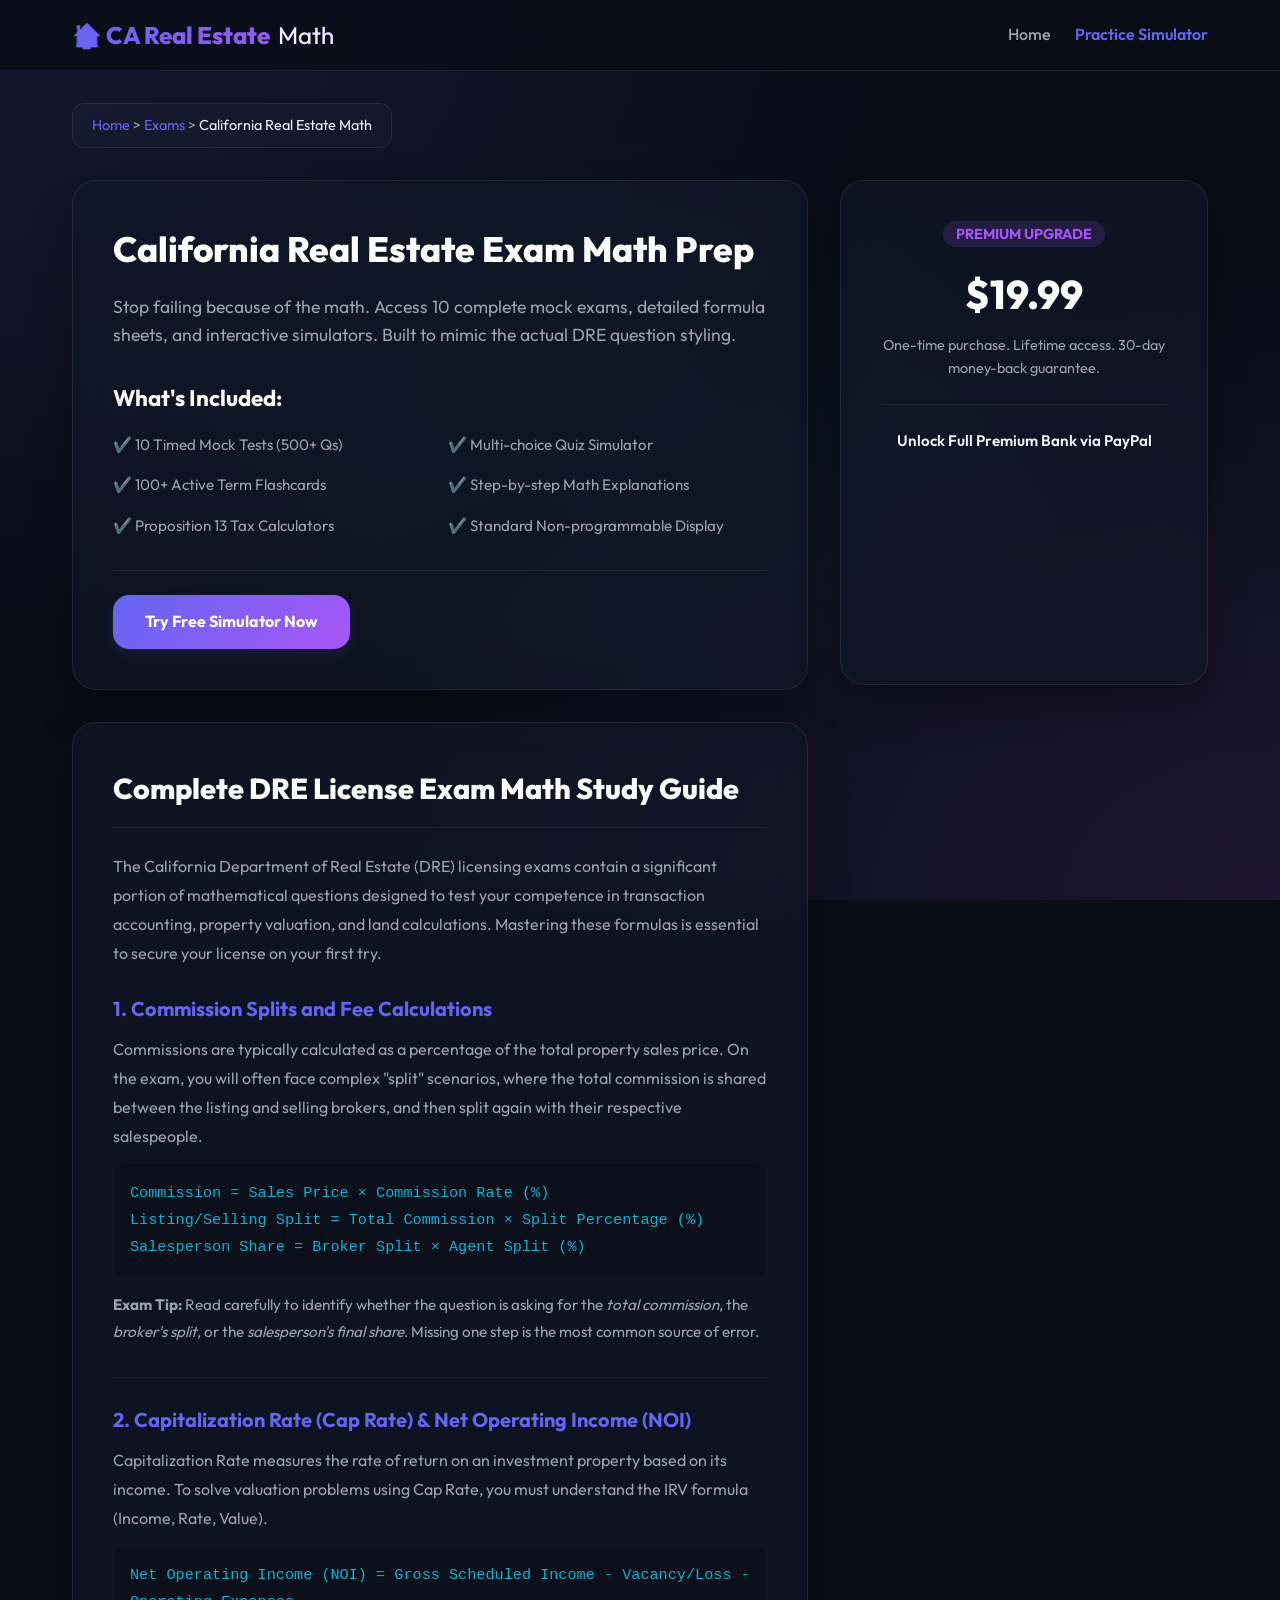
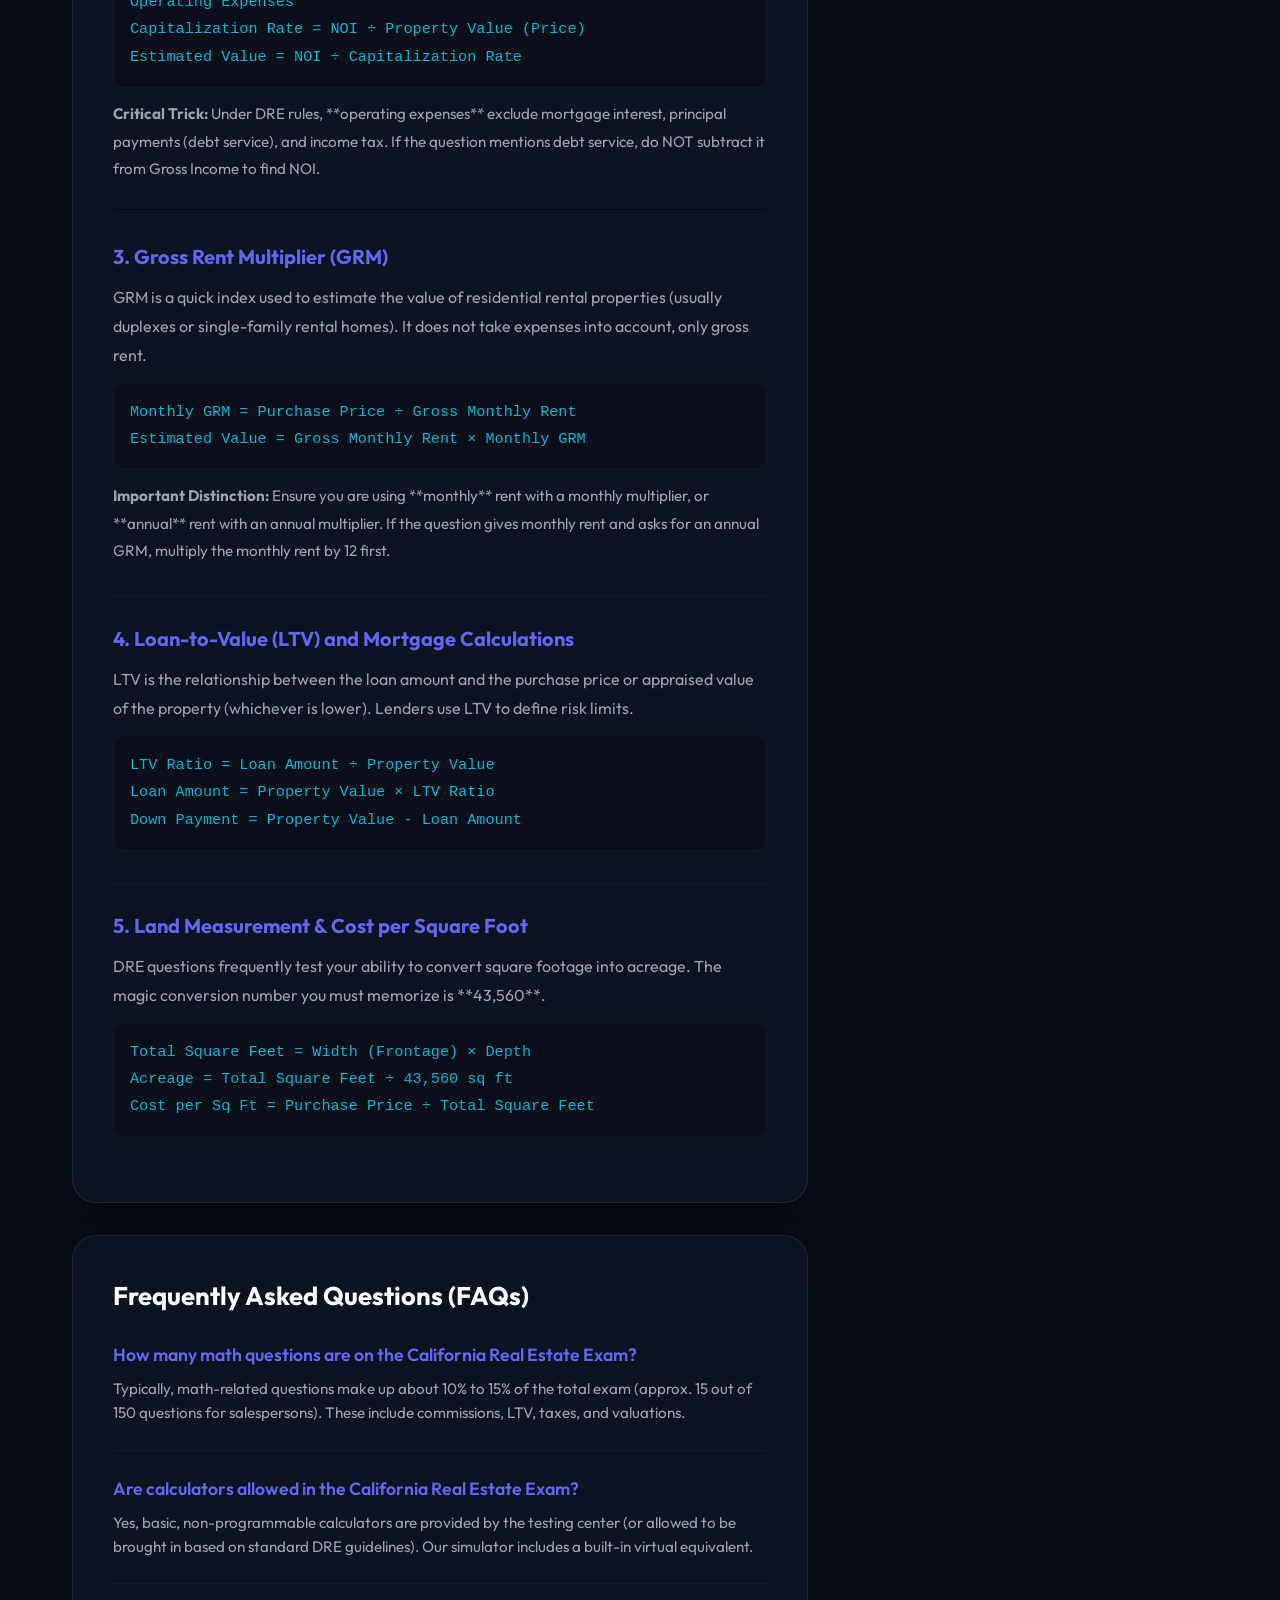
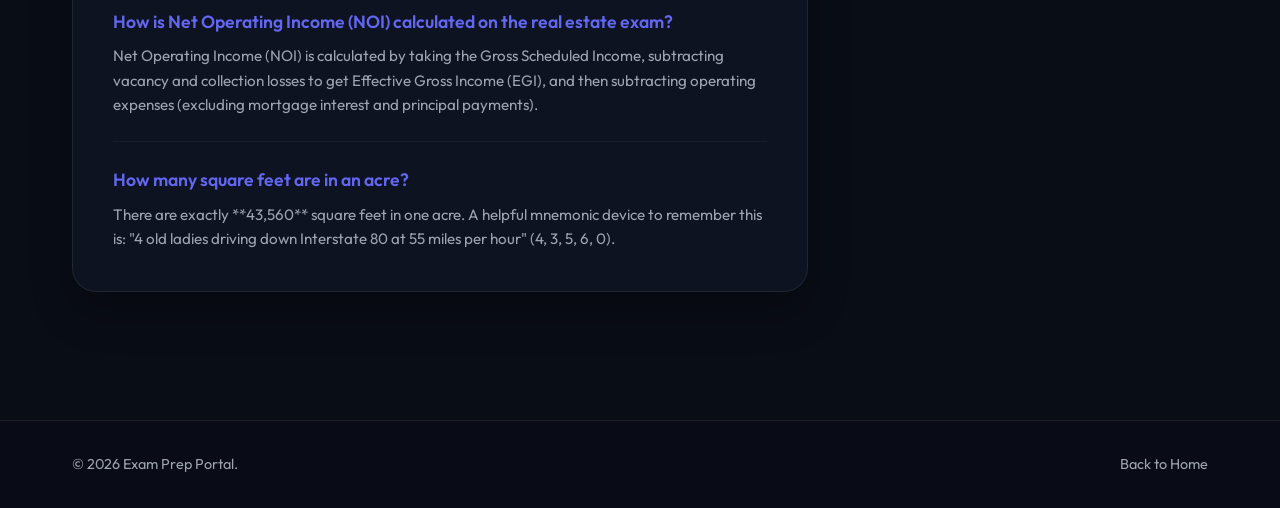
==== commit 46824995: "Upload exams/ca-real-estate-math/index.html" ====
--- a/exams/ca-real-estate-math/index.html
+++ b/exams/ca-real-estate-math/index.html
@@ -236,7 +236,7 @@
     <footer>
         <div class="footer-content">
             <div>
-                © 2026 Exam Prep Portal. Built with 100% Agentic AI.
+                © 2026 Exam Prep Portal.
             </div>
             <div>
                 <a href="../../index.html" style="color: var(--text-secondary); text-decoration: none;">Back to Home</a>
